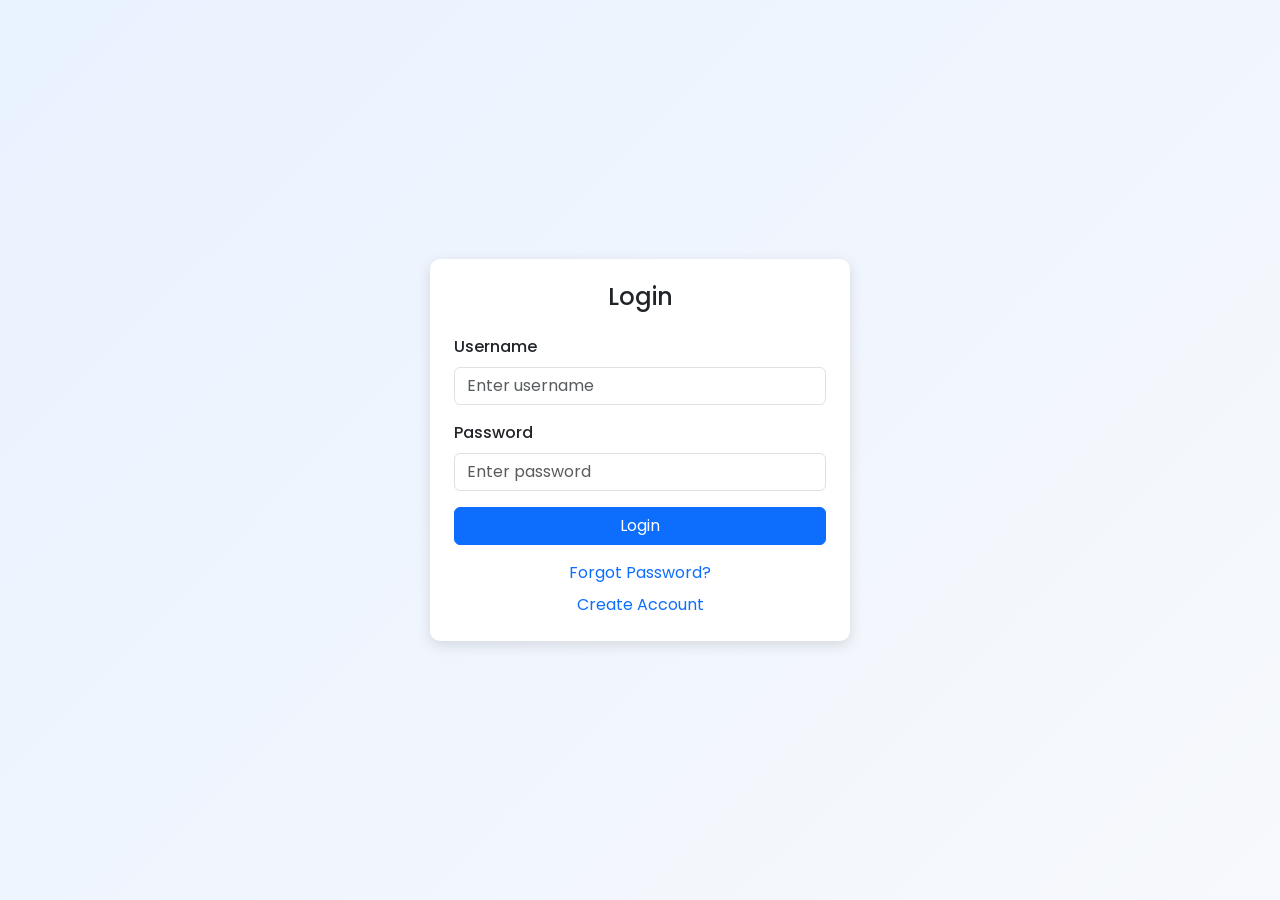
==== index.html @ acd21750 "Updated code" ====
<!DOCTYPE html>
<html lang="en">
<head>
  <meta charset="UTF-8">
  <meta name="viewport" content="width=device-width, initial-scale=1.0">
  <title>Login | CampusPe</title>

  <link href="https://cdn.jsdelivr.net/npm/bootstrap@5.3.3/dist/css/bootstrap.min.css" rel="stylesheet">
  <link href="https://cdn.jsdelivr.net/npm/bootstrap-icons@1.11.3/font/bootstrap-icons.min.css" rel="stylesheet">
  <link rel="stylesheet" href="styles.css">
</head>
<body class="auth-page">
  <main class="container d-flex align-items-center justify-content-center min-vh-100 py-4">
    <div class="card auth-card auth-card-sm w-100">
      <div class="card-body p-4">
        <h1 class="h4 text-center mb-4">Login</h1>

        <form>
          <div class="mb-3">
            <label for="username" class="form-label">Username</label>
            <input id="username" type="text" class="form-control" placeholder="Enter username" required>
          </div>

          <div class="mb-3">
            <label for="password" class="form-label">Password</label>
            <input id="password" type="password" class="form-control" placeholder="Enter password" required>
          </div>

          <div class="d-grid mb-3">
            <a href="dashboard.html" class="btn btn-primary">Login</a>
          </div>

          <div class="auth-links text-center">
            <a href="forgot-password.html" class="d-block mb-2">Forgot Password?</a>
            <a href="register.html" class="d-block">Create Account</a>
          </div>
        </form>
      </div>
    </div>
  </main>

  <script src="https://cdn.jsdelivr.net/npm/bootstrap@5.3.3/dist/js/bootstrap.bundle.min.js"></script>
</body>
</html>
---- styles.css ----
@import url('https://fonts.googleapis.com/css2?family=Poppins:wght@400;500;600&display=swap');

:root {
  --primary-color: #0d6efd;
  --hover-color: #0b5ed7;
  --text-color: #212529;
  --card-shadow: 0 4px 14px rgba(0, 0, 0, 0.12);
}

* {
  box-sizing: border-box;
}

body {
  font-family: 'Poppins', sans-serif;
  color: var(--text-color);
  margin: 0;
}

.auth-page {
  background: linear-gradient(135deg, #e9f2ff, #f7f9fc);
}

.auth-card,
.dashboard-card {
  border: 0;
  border-radius: 10px;
  box-shadow: var(--card-shadow);
  transition: transform 0.2s ease;
}

.auth-card-sm {
  max-width: 420px;
}

.auth-card-md {
  max-width: 520px;
}

.form-label {
  font-weight: 500;
}

.form-control {
  border-radius: 6px;
}

.form-control:focus {
  border-color: var(--primary-color);
  box-shadow: 0 0 0 0.2rem rgba(13, 110, 253, 0.2);
}

.btn-primary {
  background-color: var(--primary-color);
  border-color: var(--primary-color);
  transition: all 0.2s ease;
}

.btn-primary:hover {
  background-color: var(--hover-color);
  border-color: var(--hover-color);
  transform: translateY(-1px);
}

.auth-links a {
  color: var(--primary-color);
  text-decoration: none;
  transition: color 0.2s ease;
}

.auth-links a:hover {
  color: var(--hover-color);
}

.password-toggle {
  border-color: #ced4da;
}

.dashboard-page {
  background: #f8f9fa;
}

@media (max-width: 575.98px) {
  .auth-card .card-body,
  .dashboard-card .card-body {
    padding: 1rem;
  }
}
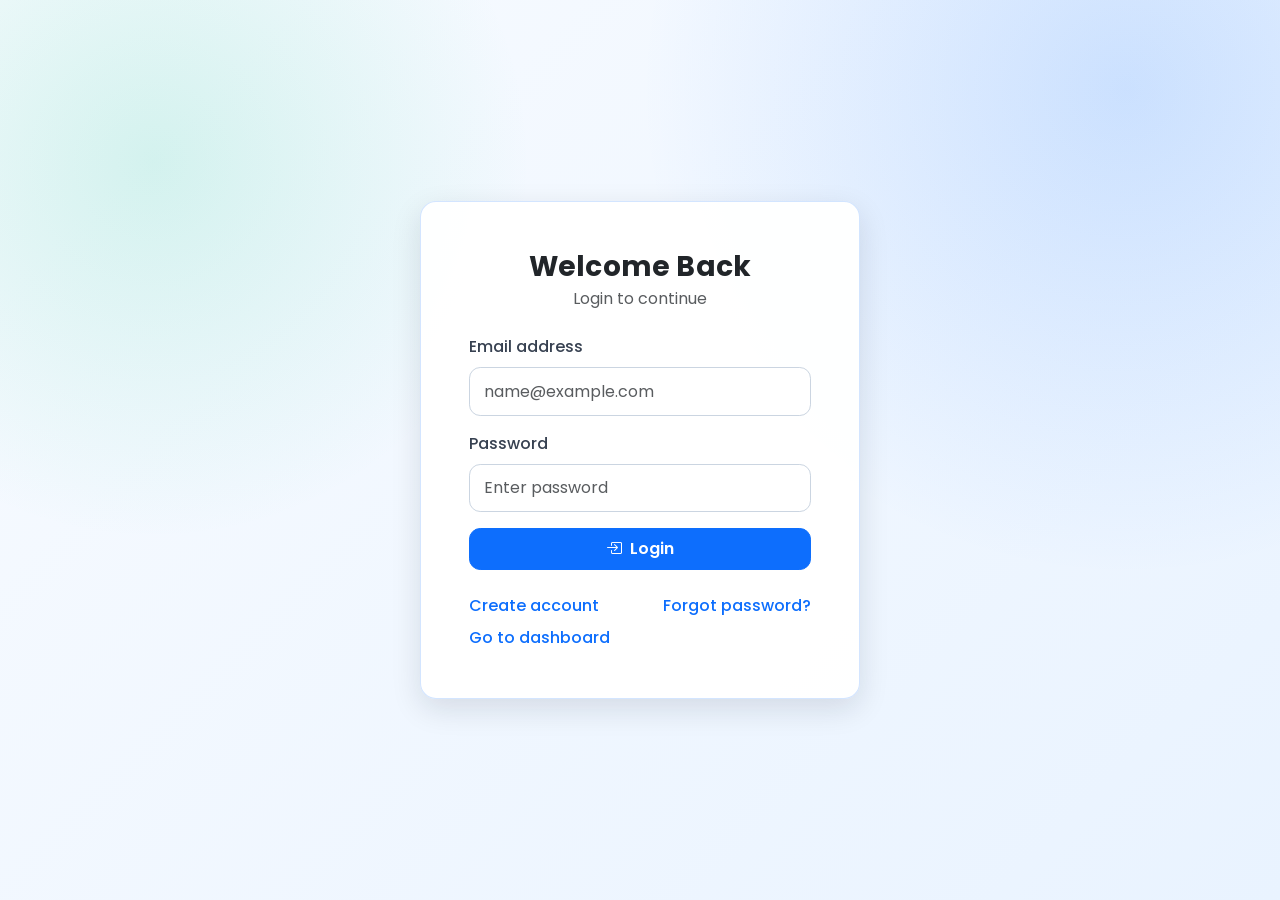
==== commit 459c417d: "Integrate Bootstrap 5 across auth pages and dashboard" ====
--- a/index.html
+++ b/index.html
@@ -3,42 +3,46 @@
 <head>
   <meta charset="UTF-8">
   <meta name="viewport" content="width=device-width, initial-scale=1.0">
-  <title>Login | CampusPe</title>
-
-  <link href="https://cdn.jsdelivr.net/npm/bootstrap@5.3.3/dist/css/bootstrap.min.css" rel="stylesheet">
-  <link href="https://cdn.jsdelivr.net/npm/bootstrap-icons@1.11.3/font/bootstrap-icons.min.css" rel="stylesheet">
+  <title>Login | Intern Assignment</title>
+  <link href="https://cdn.jsdelivr.net/npm/bootstrap@5.3.3/dist/css/bootstrap.min.css" rel="stylesheet" integrity="sha384-QWTKZyjpPEjISv5WaRU9OFeRpok6YctnYmDr5pNlyT2bRjXh0JMhjY6hW+ALEwIH" crossorigin="anonymous">
+  <link rel="stylesheet" href="https://cdn.jsdelivr.net/npm/bootstrap-icons@1.11.3/font/bootstrap-icons.min.css">
   <link rel="stylesheet" href="styles.css">
 </head>
-<body class="auth-page">
-  <main class="container d-flex align-items-center justify-content-center min-vh-100 py-4">
-    <div class="card auth-card auth-card-sm w-100">
-      <div class="card-body p-4">
-        <h1 class="h4 text-center mb-4">Login</h1>
+<body>
+  <main class="page-wrapper">
+    <div class="card auth-card auth-login w-100">
+      <div class="card-body p-4 p-md-5">
+        <div class="text-center mb-4">
+          <h1 class="h3 brand-title mb-1">Welcome Back</h1>
+          <p class="text-muted mb-0">Login to continue</p>
+        </div>
 
         <form>
           <div class="mb-3">
-            <label for="username" class="form-label">Username</label>
-            <input id="username" type="text" class="form-control" placeholder="Enter username" required>
+            <label for="loginEmail" class="form-label">Email address</label>
+            <input type="email" class="form-control" id="loginEmail" placeholder="name@example.com" required>
           </div>
 
           <div class="mb-3">
-            <label for="password" class="form-label">Password</label>
-            <input id="password" type="password" class="form-control" placeholder="Enter password" required>
+            <label for="loginPassword" class="form-label">Password</label>
+            <input type="password" class="form-control" id="loginPassword" placeholder="Enter password" required>
           </div>
 
-          <div class="d-grid mb-3">
-            <a href="dashboard.html" class="btn btn-primary">Login</a>
-          </div>
+          <button type="submit" class="btn btn-primary w-100 py-2">
+            <i class="bi bi-box-arrow-in-right me-1"></i>
+            Login
+          </button>
+        </form>
 
-          <div class="auth-links text-center">
-            <a href="forgot-password.html" class="d-block mb-2">Forgot Password?</a>
-            <a href="register.html" class="d-block">Create Account</a>
-          </div>
-        </form>
+        <div class="link-row d-flex justify-content-between flex-wrap gap-2 mt-4">
+          <a href="register.html">Create account</a>
+          <a href="forgot-password.html">Forgot password?</a>
+          <a href="dashboard.html">Go to dashboard</a>
+        </div>
       </div>
     </div>
   </main>
 
-  <script src="https://cdn.jsdelivr.net/npm/bootstrap@5.3.3/dist/js/bootstrap.bundle.min.js"></script>
+  <script src="https://cdn.jsdelivr.net/npm/bootstrap@5.3.3/dist/js/bootstrap.bundle.min.js" integrity="sha384-YvpcrYf0tY3lHB60NNkmXc5s9fDVZLESaAA55NDzOxhy9GkcIdslK1eN7N6jIeHz" crossorigin="anonymous"></script>
 </body>
-</html>+</html>
--- a/styles.css
+++ b/styles.css
@@ -1,10 +1,13 @@
-@import url('https://fonts.googleapis.com/css2?family=Poppins:wght@400;500;600&display=swap');
+@import url('https://fonts.googleapis.com/css2?family=Poppins:wght@300;400;500;600;700&display=swap');
 
 :root {
-  --primary-color: #0d6efd;
-  --hover-color: #0b5ed7;
-  --text-color: #212529;
-  --card-shadow: 0 4px 14px rgba(0, 0, 0, 0.12);
+  --primary: #0d6efd;
+  --primary-dark: #0b5ed7;
+  --accent: #20c997;
+  --text-main: #1f2937;
+  --text-muted: #6b7280;
+  --card-bg: rgba(255, 255, 255, 0.95);
+  --border-soft: rgba(13, 110, 253, 0.18);
 }
 
 * {
@@ -13,76 +16,132 @@
 
 body {
   font-family: 'Poppins', sans-serif;
-  color: var(--text-color);
-  margin: 0;
+  color: var(--text-main);
+  min-height: 100vh;
+  background:
+    radial-gradient(circle at 12% 18%, rgba(32, 201, 151, 0.16), transparent 28%),
+    radial-gradient(circle at 88% 10%, rgba(13, 110, 253, 0.16), transparent 35%),
+    linear-gradient(135deg, #f8fbff 0%, #e9f3ff 100%);
+  background-attachment: fixed;
 }
 
-.auth-page {
-  background: linear-gradient(135deg, #e9f2ff, #f7f9fc);
+.page-wrapper {
+  min-height: 100vh;
+  display: flex;
+  align-items: center;
+  justify-content: center;
+  padding: 2rem 1rem;
 }
 
 .auth-card,
 .dashboard-card {
-  border: 0;
-  border-radius: 10px;
-  box-shadow: var(--card-shadow);
-  transition: transform 0.2s ease;
+  background: var(--card-bg);
+  border: 1px solid var(--border-soft);
+  border-radius: 1rem;
+  box-shadow: 0 10px 30px rgba(15, 23, 42, 0.12);
+  transition: transform 0.25s ease, box-shadow 0.25s ease;
 }
 
-.auth-card-sm {
-  max-width: 420px;
+.auth-card:hover,
+.dashboard-card:hover {
+  transform: translateY(-3px);
+  box-shadow: 0 16px 36px rgba(15, 23, 42, 0.18);
 }
 
-.auth-card-md {
+.auth-login {
+  max-width: 440px;
+}
+
+.auth-register {
   max-width: 520px;
+}
+
+.auth-forgot {
+  max-width: 460px;
+}
+
+.auth-reset {
+  max-width: 480px;
+}
+
+.brand-title {
+  font-weight: 700;
+  letter-spacing: 0.2px;
 }
 
 .form-label {
   font-weight: 500;
+  color: #374151;
 }
 
-.form-control {
-  border-radius: 6px;
+.form-control,
+.form-select {
+  border-radius: 0.7rem;
+  padding: 0.7rem 0.9rem;
+  border: 1px solid #cbd5e1;
+  transition: border-color 0.2s ease, box-shadow 0.2s ease;
 }
 
-.form-control:focus {
-  border-color: var(--primary-color);
+.form-control:focus,
+.form-select:focus {
+  border-color: var(--primary);
   box-shadow: 0 0 0 0.2rem rgba(13, 110, 253, 0.2);
 }
 
-.btn-primary {
-  background-color: var(--primary-color);
-  border-color: var(--primary-color);
+.btn-primary,
+.btn-success,
+.btn-outline-primary,
+.btn-outline-danger {
+  border-radius: 0.7rem;
+  font-weight: 600;
   transition: all 0.2s ease;
 }
 
-.btn-primary:hover {
-  background-color: var(--hover-color);
-  border-color: var(--hover-color);
+.btn-primary:hover,
+.btn-success:hover {
   transform: translateY(-1px);
 }
 
-.auth-links a {
-  color: var(--primary-color);
+.link-row a {
+  color: var(--primary);
+  font-weight: 500;
   text-decoration: none;
   transition: color 0.2s ease;
 }
 
-.auth-links a:hover {
-  color: var(--hover-color);
+.link-row a:hover {
+  color: var(--primary-dark);
+  text-decoration: underline;
 }
 
-.password-toggle {
-  border-color: #ced4da;
+.navbar {
+  -webkit-backdrop-filter: saturate(160%) blur(7px);
+  backdrop-filter: saturate(160%) blur(7px);
 }
 
-.dashboard-page {
-  background: #f8f9fa;
+.dashboard-hero {
+  border-radius: 1rem;
+  background: linear-gradient(120deg, #0d6efd 0%, #20c997 100%);
+  color: #fff;
+  padding: 1.5rem;
+  box-shadow: 0 12px 26px rgba(13, 110, 253, 0.25);
 }
 
-@media (max-width: 575.98px) {
-  .auth-card .card-body,
-  .dashboard-card .card-body {
-    padding: 1rem;
+.section-space {
+  margin-top: 1.25rem;
+}
+
+@media (max-width: 767.98px) {
+  .page-wrapper {
+    padding: 1.25rem 0.75rem;
+    align-items: flex-start;
+  }
+
+  .auth-card {
+    border-radius: 0.9rem;
+  }
+
+  .dashboard-hero {
+    padding: 1.2rem;
   }
 }
